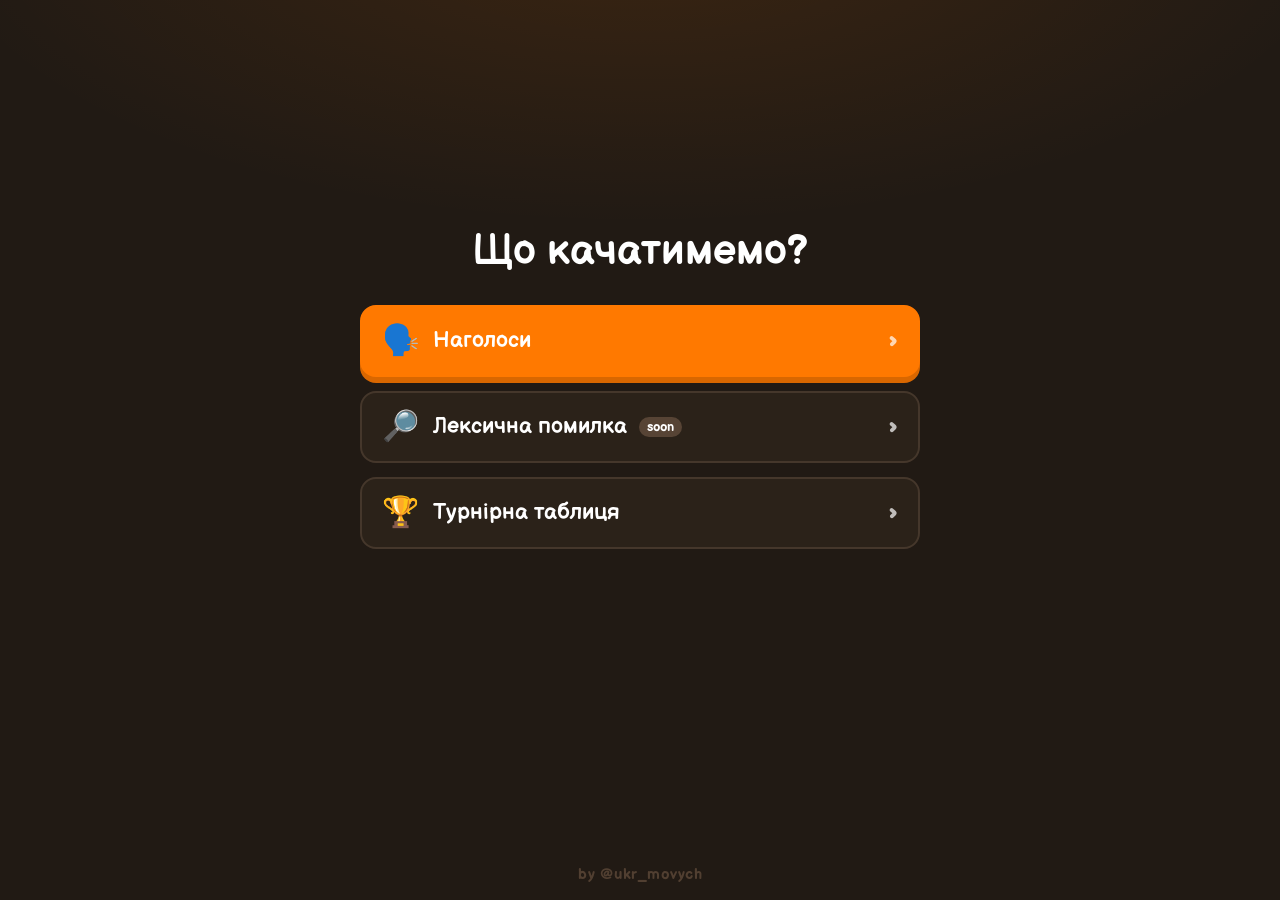
==== beta/index.html @ 878466b9 "Add experimental redesigned version at /beta/ - New look for menu, game, game-over and leaderboard s" ====
<!DOCTYPE html>
<html lang="uk">
<head>

<!-- Google tag (gtag.js) -->
<script async src="https://www.googletagmanager.com/gtag/js?id=G-82WP0WEX34"></script>
<script>
  window.dataLayer = window.dataLayer || [];
  function gtag(){dataLayer.push(arguments);}
  gtag('js', new Date());

  gtag('config', 'G-82WP0WEX34');
</script>

<meta charset="UTF-8">
<meta name="viewport" content="width=device-width, initial-scale=1.0, viewport-fit=cover">
<meta name="theme-color" content="#211a14">
<title>Мовні ігри</title>
<link rel="preload" href="fonts/balsamiq-sans-cyrillic-700-normal.woff2" as="font" type="font/woff2" crossorigin>
<link rel="stylesheet" href="style.css">
</head>
<body>

  <!-- Меню -->
  <main id="menu" class="screen">
    <h1 class="title">Що качатимемо?</h1>

    <div class="mode-list">
      <button id="btn-naholosy" class="mode-card mode-main">
        <span class="mode-icon" aria-hidden="true">🗣️</span>
        <span class="mode-text">
          <span class="mode-name">Наголоси</span>
          <span class="mode-best" data-best="naholosy"></span>
        </span>
        <span class="mode-arrow" aria-hidden="true">›</span>
      </button>

      <button id="btn-leksychna" class="mode-card">
        <span class="mode-icon" aria-hidden="true">🔎</span>
        <span class="mode-text">
          <span class="mode-name">Лексична помилка <span class="badge">soon</span></span>
          <span class="mode-best" data-best="leksychna"></span>
        </span>
        <span class="mode-arrow" aria-hidden="true">›</span>
      </button>

      <button id="btn-leaders" class="mode-card">
        <span class="mode-icon" aria-hidden="true">🏆</span>
        <span class="mode-text">
          <span class="mode-name">Турнірна таблиця</span>
        </span>
        <span class="mode-arrow" aria-hidden="true">›</span>
      </button>
    </div>
  </main>

  <!-- Гра -->
  <main id="game" class="screen" hidden>
    <header class="top-bar">
      <button id="btn-menu" class="icon-btn" aria-label="В меню">‹ Меню</button>
      <span id="lives" class="lives" aria-label="Життя"></span>
      <span id="score" class="score">0</span>
    </header>

    <div id="progress" class="progress" hidden>
      <div class="progress-track"><div id="progress-fill" class="progress-fill"></div></div>
    </div>

    <section class="card">
      <p id="question" class="question"></p>
      <div id="sentence" class="sentence" hidden></div>
      <div id="answers" class="answers"></div>
      <p id="feedback" class="feedback" aria-live="polite"></p>
    </section>

    <p id="hint" class="hint"></p>
  </main>

  <!-- Кінець гри -->
  <main id="over" class="screen" hidden>
    <section class="card over-card">
      <div class="over-emoji" aria-hidden="true">🏁</div>
      <h2>Гру закінчено!</h2>
      <p class="over-score"><span id="over-score">0</span></p>
      <p id="over-best" class="over-best"></p>

      <form id="submit-form" class="submit-form" hidden>
        <label for="player-name">Твоє ім'я для турнірної таблиці</label>
        <div class="submit-row">
          <input id="player-name" type="text" maxlength="20" autocomplete="nickname" placeholder="Наприклад, Оксана">
          <button type="submit" class="btn-primary btn-small">Зберегти</button>
        </div>
        <p id="submit-status" class="submit-status" aria-live="polite"></p>
      </form>

      <div class="over-actions">
        <button id="btn-again" class="btn-primary">Ще раз</button>
        <button id="btn-over-menu" class="btn-secondary">В меню</button>
      </div>
    </section>

    <section id="mistakes" class="card mistakes" hidden>
      <h3>Твої помилки</h3>
      <ul id="mistakes-list" class="mistakes-list"></ul>
    </section>
  </main>

  <!-- Турнірна таблиця -->
  <main id="leaders" class="screen" hidden>
    <header class="top-bar">
      <button id="btn-leaders-back" class="icon-btn" aria-label="В меню">‹ Меню</button>
      <h2 class="screen-title">Турнірна таблиця</h2>
    </header>

    <div class="tabs" role="tablist">
      <button class="tab active" data-game="naholosy" role="tab">Наголоси</button>
      <button class="tab" data-game="leksychna" role="tab">Лексична помилка</button>
    </div>

    <section class="card">
      <ol id="leaders-list" class="leaders-list"></ol>
      <p id="leaders-status" class="leaders-status"></p>
    </section>
  </main>

  <!-- Святкування -->
  <div id="celebrate" class="modal" hidden>
    <div class="modal-card">
      <div class="over-emoji" aria-hidden="true">🏆</div>
      <h2>Неймовірно!</h2>
      <p id="celebrate-text"></p>
      <button id="btn-continue" class="btn-primary">Грати далі</button>
    </div>
  </div>
  <div id="confetti" class="confetti" aria-hidden="true"></div>

  <footer class="brand">by @ukr_movych</footer>

  <script src="leaderboard-config.js"></script>
  <script src="script.js"></script>

</body>
</html>
---- beta/style.css ----
/* Шрифт з кирилицею (Comic Neue її не має, тому на телефонах був стандартний шрифт) */
@font-face {
  font-family: 'Balsamiq Sans';
  font-style: normal;
  font-weight: 400;
  font-display: swap;
  src: url(fonts/balsamiq-sans-cyrillic-400-normal.woff2) format('woff2');
  unicode-range: U+0301, U+0400-045F, U+0490-0491, U+04B0-04B1, U+2116;
}
@font-face {
  font-family: 'Balsamiq Sans';
  font-style: normal;
  font-weight: 700;
  font-display: swap;
  src: url(fonts/balsamiq-sans-cyrillic-700-normal.woff2) format('woff2');
  unicode-range: U+0301, U+0400-045F, U+0490-0491, U+04B0-04B1, U+2116;
}
@font-face {
  font-family: 'Balsamiq Sans';
  font-style: normal;
  font-weight: 400;
  font-display: swap;
  src: url(fonts/balsamiq-sans-latin-400-normal.woff2) format('woff2');
  unicode-range: U+0000-00FF, U+0131, U+0152-0153, U+02BB-02BC, U+02C6, U+02DA, U+02DC, U+0304, U+0308, U+0329, U+2000-206F, U+20AC, U+2122, U+2191, U+2193, U+2212, U+2215, U+FEFF, U+FFFD;
}
@font-face {
  font-family: 'Balsamiq Sans';
  font-style: normal;
  font-weight: 700;
  font-display: swap;
  src: url(fonts/balsamiq-sans-latin-700-normal.woff2) format('woff2');
  unicode-range: U+0000-00FF, U+0131, U+0152-0153, U+02BB-02BC, U+02C6, U+02DA, U+02DC, U+0304, U+0308, U+0329, U+2000-206F, U+20AC, U+2122, U+2191, U+2193, U+2212, U+2215, U+FEFF, U+FFFD;
}

:root {
  --bg: #211a14;
  --surface: #2b2219;
  --surface-2: #362a20;
  --line: #45372b;
  --brown: #574435;
  --orange: #FF7900;
  --orange-dark: #d96700;
  --green: #4CAF50;
  --red: #e0533d;
  --text: #ffffff;
  --muted: #b9a797;
  --radius: 16px;
  --font: 'Balsamiq Sans', 'Comic Sans MS', 'Comic Neue', system-ui, sans-serif;
}

*,
*::before,
*::after {
  box-sizing: border-box;
}

html {
  -webkit-text-size-adjust: 100%;
}

body {
  margin: 0;
  min-height: 100vh;
  min-height: 100dvh;
  display: flex;
  flex-direction: column;
  align-items: center;
  padding:
    max(16px, env(safe-area-inset-top))
    max(16px, env(safe-area-inset-right))
    max(16px, env(safe-area-inset-bottom))
    max(16px, env(safe-area-inset-left));
  background:
    radial-gradient(ellipse 80% 50% at 50% -10%, rgba(255, 121, 0, 0.12), transparent 70%),
    var(--bg);
  color: var(--text);
  font-family: var(--font);
  font-weight: 700;
  -webkit-tap-highlight-color: transparent;
}

[hidden] {
  display: none !important;
}

button {
  font: inherit;
  color: inherit;
  border: none;
  cursor: pointer;
  touch-action: manipulation;
  -webkit-user-select: none;
  user-select: none;
}

button:focus-visible {
  outline: 3px solid var(--orange);
  outline-offset: 3px;
}

.screen {
  width: 100%;
  max-width: 560px;
  flex: 1 0 auto;
  display: flex;
  flex-direction: column;
  animation: fade-in 0.25s ease-out;
}

/* ---------- Меню ---------- */

#menu {
  justify-content: center;
  padding-bottom: 8vh;
}

.title {
  margin: 0 0 28px;
  font-size: clamp(30px, 8vw, 42px);
  line-height: 1.15;
  text-align: center;
}

.mode-list {
  display: grid;
  gap: 14px;
}

.mode-card {
  display: flex;
  align-items: center;
  gap: 14px;
  width: 100%;
  padding: 18px 20px;
  text-align: left;
  background: var(--surface);
  border: 2px solid var(--line);
  border-radius: var(--radius);
  transition: transform 0.12s ease, border-color 0.15s ease, background-color 0.15s ease;
}

.mode-main {
  background: var(--orange);
  border-color: var(--orange);
  box-shadow: 0 6px 0 var(--orange-dark);
}

.mode-card:active {
  transform: translateY(3px);
}

.mode-main:active {
  box-shadow: 0 3px 0 var(--orange-dark);
}

.mode-icon {
  font-size: 30px;
  line-height: 1;
}

.mode-text {
  flex: 1;
  display: flex;
  flex-direction: column;
  gap: 4px;
}

.mode-name {
  font-size: 22px;
}

.mode-best {
  font-size: 15px;
  font-weight: 400;
  opacity: 0.8;
}

.mode-best:empty {
  display: none;
}

.mode-arrow {
  font-size: 32px;
  line-height: 1;
  opacity: 0.7;
}

.badge {
  display: inline-block;
  margin-left: 6px;
  padding: 2px 8px;
  border-radius: 999px;
  background: var(--brown);
  font-size: 13px;
  vertical-align: middle;
}

/* ---------- Верхня панель ---------- */

.top-bar {
  display: flex;
  align-items: center;
  gap: 12px;
  margin-bottom: 16px;
}

.icon-btn {
  padding: 8px 14px;
  border-radius: 999px;
  background: var(--brown);
  font-size: 15px;
}

.lives {
  flex: 1;
  text-align: center;
  font-size: 22px;
  letter-spacing: 2px;
}

.lives .heart {
  display: inline-block;
  transition: opacity 0.3s ease, filter 0.3s ease, transform 0.3s ease;
}

.lives .heart.lost {
  opacity: 0.25;
  filter: grayscale(1);
  transform: scale(0.8);
}

.lives.hit {
  animation: shake 0.4s ease;
}

.score {
  min-width: 56px;
  padding: 8px 14px;
  border-radius: 999px;
  background: var(--surface-2);
  text-align: center;
  font-size: 18px;
}

.score::before {
  content: '⭐ ';
}

.score.bump {
  animation: bump 0.3s ease;
}

/* ---------- Картка з питанням ---------- */

.card {
  padding: 24px 20px;
  background: var(--surface);
  border: 2px solid var(--line);
  border-radius: 22px;
}

.question {
  margin: 0 0 20px;
  text-align: center;
  font-size: 20px;
  color: var(--muted);
}

.answers {
  display: grid;
  gap: 12px;
}

/* Варіанти наголосу */
.answer {
  display: flex;
  flex-direction: column;
  align-items: center;
  justify-content: center;
  gap: 2px;
  width: 100%;
  min-height: 64px;
  padding: 14px 18px;
  background: var(--surface-2);
  border: 2px solid var(--line);
  border-radius: var(--radius);
  font-size: 28px;
  letter-spacing: 0.5px;
  box-shadow: 0 4px 0 var(--line);
  transition: transform 0.1s ease, box-shadow 0.1s ease, background-color 0.15s ease, border-color 0.15s ease;
}

.answer:active {
  transform: translateY(3px);
  box-shadow: 0 1px 0 var(--line);
}

.answer .stress {
  color: var(--orange);
}

.answer .note {
  font-size: 15px;
  font-weight: 400;
  color: var(--muted);
  letter-spacing: 0;
}

@media (hover: hover) {
  .answer:hover,
  .chip:hover,
  .ok-btn:hover {
    border-color: var(--orange);
  }

  .mode-card:not(.mode-main):hover {
    border-color: var(--orange);
  }
}

/* ---------- Лексична помилка ---------- */

.sentence {
  margin-bottom: 18px;
  line-height: 1.25;
  text-align: left;
}

.chip {
  display: inline-block;
  margin: 3px 1px;
  padding: 5px 7px;
  background: transparent;
  border: 2px solid transparent;
  border-radius: 10px;
  font-size: 20px;
  font-weight: 400;
  transition: background-color 0.15s ease, border-color 0.15s ease;
}

.ok-btn {
  width: 100%;
  min-height: 56px;
  padding: 12px 18px;
  background: var(--surface-2);
  border: 2px solid var(--line);
  border-radius: var(--radius);
  font-size: 20px;
  box-shadow: 0 4px 0 var(--line);
}

/* ---------- Стани відповідей ---------- */

.correct,
.answer.correct,
.ok-btn.correct {
  background-color: var(--green);
  border-color: var(--green);
  box-shadow: 0 4px 0 #3a8a3e;
}

.chip.correct {
  box-shadow: none;
}

.correct .stress,
.correct .note {
  color: #fff;
}

.wrong {
  background-color: var(--red);
  border-color: var(--red);
  box-shadow: 0 4px 0 #a63a2a;
  animation: shake 0.4s ease;
}

.chip.wrong {
  box-shadow: none;
}

.dim {
  opacity: 0.45;
}

.blink {
  animation: blink 0.5s linear infinite;
}

.strikethrough {
  text-decoration: line-through;
  text-decoration-thickness: 2px;
}

.feedback {
  min-height: 1.4em;
  margin: 16px 0 0;
  text-align: center;
  font-size: 17px;
  color: var(--muted);
}

.feedback.good {
  color: var(--green);
}

.feedback.bad {
  color: var(--red);
}

.hint {
  margin: 14px 0 0;
  text-align: center;
  font-size: 13px;
  font-weight: 400;
  color: var(--muted);
  opacity: 0.7;
}

@media (hover: none) {
  .hint {
    display: none;
  }
}

/* ---------- Кінець гри ---------- */

#over {
  justify-content: center;
  padding-bottom: 8vh;
}

.over-card {
  text-align: center;
}

.over-emoji {
  font-size: 48px;
}

.over-card h2 {
  margin: 8px 0 4px;
  font-size: 28px;
}

.over-score {
  margin: 8px 0;
  font-size: 64px;
  line-height: 1;
  color: var(--orange);
}

.over-best {
  margin: 0 0 24px;
  color: var(--muted);
}

.over-actions {
  display: grid;
  gap: 12px;
}

.btn-primary,
.btn-secondary {
  width: 100%;
  padding: 16px;
  border-radius: var(--radius);
  font-size: 20px;
  transition: transform 0.1s ease, box-shadow 0.1s ease;
}

.btn-primary {
  background: var(--orange);
  box-shadow: 0 5px 0 var(--orange-dark);
}

.btn-primary:active {
  transform: translateY(3px);
  box-shadow: 0 2px 0 var(--orange-dark);
}

.btn-secondary {
  background: var(--brown);
}

/* ---------- Підпис ---------- */

.brand {
  margin-top: 32px;
  color: var(--brown);
  font-size: 15px;
  letter-spacing: 0.5px;
  opacity: 0.9;
}

/* ---------- Анімації ---------- */

@keyframes blink {
  50% { background-color: #e6c200; border-color: #e6c200; }
}

@keyframes shake {
  0%, 100% { transform: translateX(0); }
  25% { transform: translateX(-6px); }
  75% { transform: translateX(6px); }
}

@keyframes bump {
  50% { transform: scale(1.15); }
}

@keyframes fade-in {
  from { opacity: 0; transform: translateY(6px); }
  to { opacity: 1; transform: none; }
}

@media (prefers-reduced-motion: reduce) {
  *,
  *::before,
  *::after {
    animation-duration: 0.01ms !important;
    animation-iteration-count: 1 !important;
    transition-duration: 0.01ms !important;
  }
}

/* Маленькі телефони */
@media (max-width: 360px) {
  .answer {
    font-size: 24px;
  }

  .chip {
    font-size: 18px;
  }
}

/* ---------- Прогрес (Наголоси) ---------- */

.progress {
  margin: -4px 0 16px;
}

.progress-track {
  height: 10px;
  border-radius: 999px;
  background: var(--surface-2);
  overflow: hidden;
}

.progress-fill {
  width: 0;
  height: 100%;
  border-radius: inherit;
  background: linear-gradient(90deg, var(--orange-dark), var(--orange));
  transition: width 0.4s ease;
}

.progress.done .progress-fill {
  background: linear-gradient(90deg, #3a8a3e, var(--green));
}

/* ---------- Помилки після гри ---------- */

.mistakes {
  margin-top: 16px;
}

.mistakes h3 {
  margin: 0 0 12px;
  font-size: 20px;
  text-align: center;
}

.mistakes-list {
  margin: 0;
  padding: 0;
  list-style: none;
  display: grid;
  gap: 10px;
}

.mistakes-list li {
  display: flex;
  flex-wrap: wrap;
  align-items: baseline;
  justify-content: center;
  gap: 6px 12px;
  padding: 12px;
  border-radius: 12px;
  background: var(--surface-2);
  font-size: 22px;
}

.mistakes-list .was {
  color: var(--red);
  text-decoration: line-through;
  font-size: 18px;
}

.mistakes-list .arrow {
  color: var(--muted);
  font-size: 18px;
}

.mistakes-list .right .stress {
  color: var(--green);
}

.mistakes-list .note {
  margin-left: 6px;
  font-size: 14px;
  font-weight: 400;
  color: var(--muted);
}

.mistakes-list .sentence-mistake {
  display: block;
  width: 100%;
  font-size: 16px;
  font-weight: 400;
  line-height: 1.4;
  text-align: left;
}

.mistakes-list .sentence-mistake mark {
  padding: 0 3px;
  border-radius: 4px;
  background: var(--green);
  color: #fff;
}

/* ---------- Форма для таблиці ---------- */

.submit-form {
  margin: 0 0 20px;
  text-align: left;
}

.submit-form label {
  display: block;
  margin-bottom: 8px;
  font-size: 15px;
  color: var(--muted);
}

.submit-row {
  display: flex;
  gap: 8px;
}

.submit-row input {
  flex: 1;
  min-width: 0;
  padding: 12px 14px;
  border: 2px solid var(--line);
  border-radius: 12px;
  background: var(--bg);
  color: var(--text);
  font: inherit;
  font-size: 18px;
}

.submit-row input:focus {
  outline: none;
  border-color: var(--orange);
}

.btn-small {
  width: auto;
  padding: 12px 16px;
  font-size: 17px;
}

.submit-status {
  min-height: 1.2em;
  margin: 8px 0 0;
  font-size: 15px;
  font-weight: 400;
  color: var(--muted);
}

.submit-status.good {
  color: var(--green);
}

.submit-status.bad {
  color: var(--red);
}

/* ---------- Турнірна таблиця ---------- */

.screen-title {
  flex: 1;
  margin: 0;
  font-size: 22px;
  text-align: center;
  padding-right: 70px;
}

.tabs {
  display: grid;
  grid-template-columns: 1fr 1fr;
  gap: 6px;
  margin-bottom: 14px;
  padding: 5px;
  border-radius: 14px;
  background: var(--surface);
}

.tab {
  padding: 10px 6px;
  border-radius: 10px;
  background: transparent;
  font-size: 15px;
  color: var(--muted);
}

.tab.active {
  background: var(--orange);
  color: #fff;
}

.leaders-list {
  margin: 0;
  padding: 0;
  list-style: none;
  counter-reset: place;
}

.leaders-list li {
  counter-increment: place;
  display: flex;
  align-items: center;
  gap: 12px;
  padding: 10px 4px;
  border-bottom: 1px solid var(--line);
  font-size: 18px;
}

.leaders-list li:last-child {
  border-bottom: none;
}

.leaders-list li::before {
  content: counter(place);
  min-width: 32px;
  height: 32px;
  display: grid;
  place-items: center;
  border-radius: 50%;
  background: var(--surface-2);
  font-size: 15px;
}

.leaders-list li:nth-child(1)::before { background: #d4a017; }
.leaders-list li:nth-child(2)::before { background: #8d8d8d; }
.leaders-list li:nth-child(3)::before { background: #a0522d; }

.leaders-list .name {
  flex: 1;
  min-width: 0;
  overflow: hidden;
  text-overflow: ellipsis;
  white-space: nowrap;
}

.leaders-list .points {
  color: var(--orange);
}

.leaders-list li.me {
  background: rgba(255, 121, 0, 0.1);
  border-radius: 10px;
}

.leaders-status {
  margin: 8px 0 0;
  text-align: center;
  font-weight: 400;
  color: var(--muted);
}

.leaders-status:empty {
  display: none;
}

/* ---------- Святкування ---------- */

.modal {
  position: fixed;
  inset: 0;
  z-index: 20;
  display: grid;
  place-items: center;
  padding: 16px;
  background: rgba(20, 15, 11, 0.75);
  animation: fade-in 0.25s ease-out;
}

.modal-card {
  width: 100%;
  max-width: 400px;
  padding: 28px 22px;
  border: 2px solid var(--orange);
  border-radius: 22px;
  background: var(--surface);
  text-align: center;
  animation: pop 0.4s ease-out;
}

.modal-card h2 {
  margin: 8px 0;
  font-size: 30px;
}

.modal-card p {
  margin: 0 0 22px;
  font-size: 18px;
  line-height: 1.4;
  color: var(--muted);
}

.confetti {
  position: fixed;
  inset: 0;
  z-index: 30;
  overflow: hidden;
  pointer-events: none;
}

.confetti i {
  position: absolute;
  top: -20px;
  width: 10px;
  height: 14px;
  border-radius: 2px;
  animation: fall linear forwards;
}

@keyframes fall {
  to { transform: translate3d(var(--dx), 110vh, 0) rotate(var(--rot)); }
}

@keyframes pop {
  from { transform: scale(0.8); opacity: 0; }
  to { transform: scale(1); opacity: 1; }
}
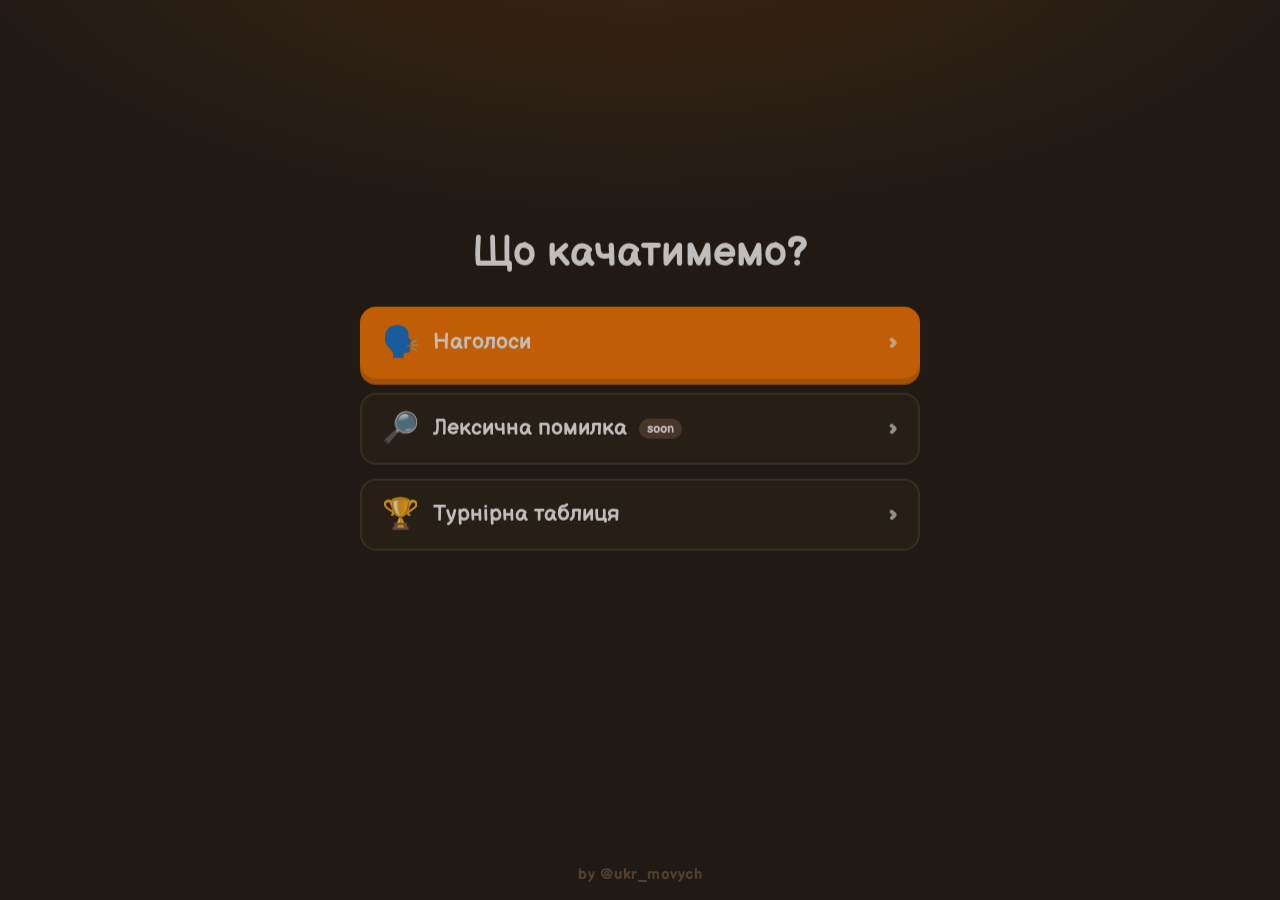
==== commit 0d86c2a7: "Make the redesigned version the main game Move everything from /beta/ to the site root. /beta/ now r" ====
--- a/beta/index.html
+++ b/beta/index.html
@@ -1,143 +1,12 @@
 <!DOCTYPE html>
 <html lang="uk">
 <head>
-
-<!-- Google tag (gtag.js) -->
-<script async src="https://www.googletagmanager.com/gtag/js?id=G-82WP0WEX34"></script>
-<script>
-  window.dataLayer = window.dataLayer || [];
-  function gtag(){dataLayer.push(arguments);}
-  gtag('js', new Date());
-
-  gtag('config', 'G-82WP0WEX34');
-</script>
-
 <meta charset="UTF-8">
-<meta name="viewport" content="width=device-width, initial-scale=1.0, viewport-fit=cover">
-<meta name="theme-color" content="#211a14">
+<meta http-equiv="refresh" content="0; url=../">
 <title>Мовні ігри</title>
-<link rel="preload" href="fonts/balsamiq-sans-cyrillic-700-normal.woff2" as="font" type="font/woff2" crossorigin>
-<link rel="stylesheet" href="style.css">
+<link rel="canonical" href="../">
 </head>
 <body>
-
-  <!-- Меню -->
-  <main id="menu" class="screen">
-    <h1 class="title">Що качатимемо?</h1>
-
-    <div class="mode-list">
-      <button id="btn-naholosy" class="mode-card mode-main">
-        <span class="mode-icon" aria-hidden="true">🗣️</span>
-        <span class="mode-text">
-          <span class="mode-name">Наголоси</span>
-          <span class="mode-best" data-best="naholosy"></span>
-        </span>
-        <span class="mode-arrow" aria-hidden="true">›</span>
-      </button>
-
-      <button id="btn-leksychna" class="mode-card">
-        <span class="mode-icon" aria-hidden="true">🔎</span>
-        <span class="mode-text">
-          <span class="mode-name">Лексична помилка <span class="badge">soon</span></span>
-          <span class="mode-best" data-best="leksychna"></span>
-        </span>
-        <span class="mode-arrow" aria-hidden="true">›</span>
-      </button>
-
-      <button id="btn-leaders" class="mode-card">
-        <span class="mode-icon" aria-hidden="true">🏆</span>
-        <span class="mode-text">
-          <span class="mode-name">Турнірна таблиця</span>
-        </span>
-        <span class="mode-arrow" aria-hidden="true">›</span>
-      </button>
-    </div>
-  </main>
-
-  <!-- Гра -->
-  <main id="game" class="screen" hidden>
-    <header class="top-bar">
-      <button id="btn-menu" class="icon-btn" aria-label="В меню">‹ Меню</button>
-      <span id="lives" class="lives" aria-label="Життя"></span>
-      <span id="score" class="score">0</span>
-    </header>
-
-    <div id="progress" class="progress" hidden>
-      <div class="progress-track"><div id="progress-fill" class="progress-fill"></div></div>
-    </div>
-
-    <section class="card">
-      <p id="question" class="question"></p>
-      <div id="sentence" class="sentence" hidden></div>
-      <div id="answers" class="answers"></div>
-      <p id="feedback" class="feedback" aria-live="polite"></p>
-    </section>
-
-    <p id="hint" class="hint"></p>
-  </main>
-
-  <!-- Кінець гри -->
-  <main id="over" class="screen" hidden>
-    <section class="card over-card">
-      <div class="over-emoji" aria-hidden="true">🏁</div>
-      <h2>Гру закінчено!</h2>
-      <p class="over-score"><span id="over-score">0</span></p>
-      <p id="over-best" class="over-best"></p>
-
-      <form id="submit-form" class="submit-form" hidden>
-        <label for="player-name">Твоє ім'я для турнірної таблиці</label>
-        <div class="submit-row">
-          <input id="player-name" type="text" maxlength="20" autocomplete="nickname" placeholder="Наприклад, Оксана">
-          <button type="submit" class="btn-primary btn-small">Зберегти</button>
-        </div>
-        <p id="submit-status" class="submit-status" aria-live="polite"></p>
-      </form>
-
-      <div class="over-actions">
-        <button id="btn-again" class="btn-primary">Ще раз</button>
-        <button id="btn-over-menu" class="btn-secondary">В меню</button>
-      </div>
-    </section>
-
-    <section id="mistakes" class="card mistakes" hidden>
-      <h3>Твої помилки</h3>
-      <ul id="mistakes-list" class="mistakes-list"></ul>
-    </section>
-  </main>
-
-  <!-- Турнірна таблиця -->
-  <main id="leaders" class="screen" hidden>
-    <header class="top-bar">
-      <button id="btn-leaders-back" class="icon-btn" aria-label="В меню">‹ Меню</button>
-      <h2 class="screen-title">Турнірна таблиця</h2>
-    </header>
-
-    <div class="tabs" role="tablist">
-      <button class="tab active" data-game="naholosy" role="tab">Наголоси</button>
-      <button class="tab" data-game="leksychna" role="tab">Лексична помилка</button>
-    </div>
-
-    <section class="card">
-      <ol id="leaders-list" class="leaders-list"></ol>
-      <p id="leaders-status" class="leaders-status"></p>
-    </section>
-  </main>
-
-  <!-- Святкування -->
-  <div id="celebrate" class="modal" hidden>
-    <div class="modal-card">
-      <div class="over-emoji" aria-hidden="true">🏆</div>
-      <h2>Неймовірно!</h2>
-      <p id="celebrate-text"></p>
-      <button id="btn-continue" class="btn-primary">Грати далі</button>
-    </div>
-  </div>
-  <div id="confetti" class="confetti" aria-hidden="true"></div>
-
-  <footer class="brand">by @ukr_movych</footer>
-
-  <script src="leaderboard-config.js"></script>
-  <script src="script.js"></script>
-
+<p>Нова версія тепер на головній сторінці: <a href="../">перейти</a>.</p>
 </body>
 </html>
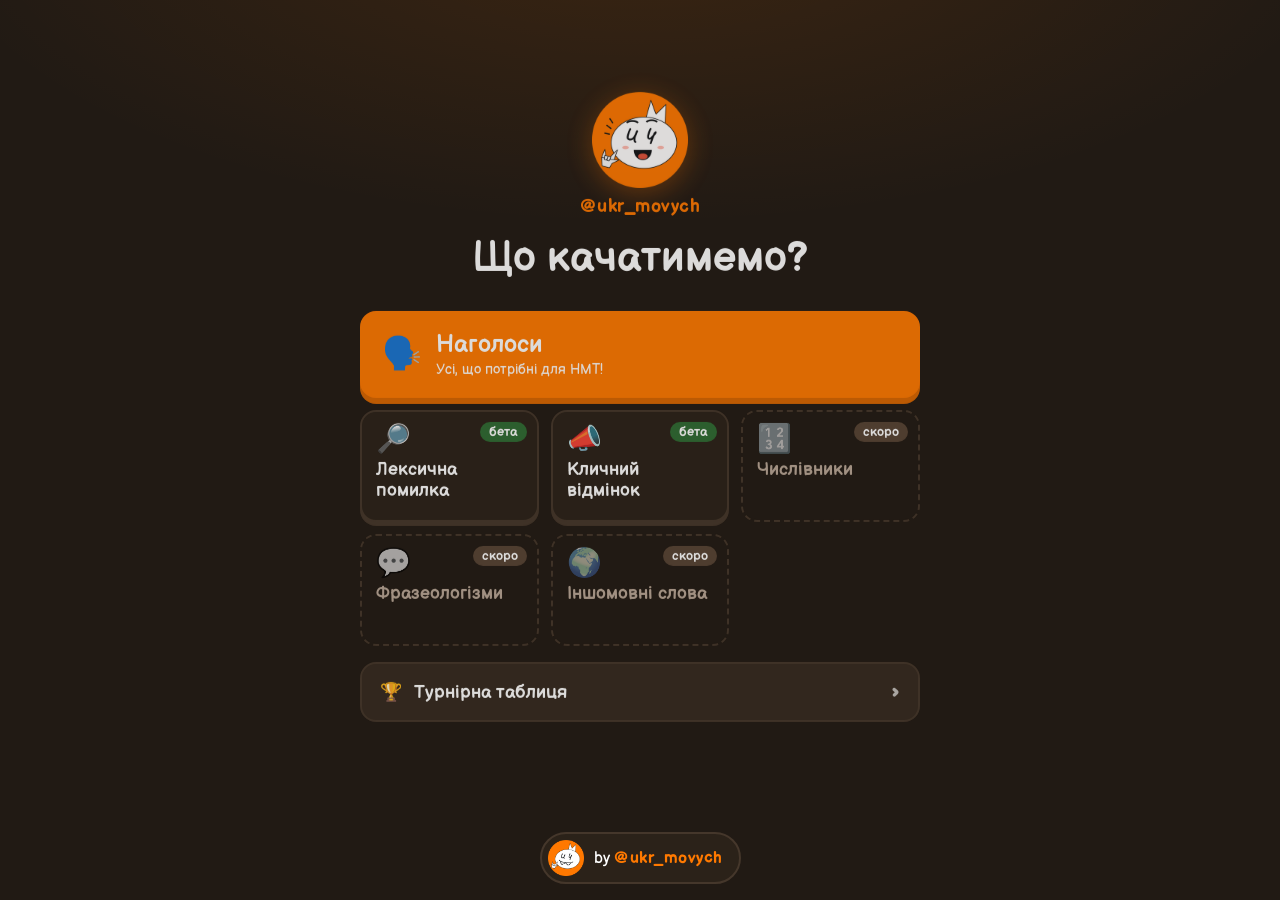
==== commit a39dc929: "Beta: «Кличний відмінок» trainer (240 forms of address) - New game behind the beta flag (…/?beta or " ====
--- a/beta/index.html
+++ b/beta/index.html
@@ -2,11 +2,11 @@
 <html lang="uk">
 <head>
 <meta charset="UTF-8">
-<meta http-equiv="refresh" content="0; url=../">
-<title>Мовні ігри</title>
-<link rel="canonical" href="../">
+<meta http-equiv="refresh" content="0; url=../?beta">
+<title>Мовні ігри — бета</title>
+<meta name="robots" content="noindex">
 </head>
 <body>
-<p>Нова версія тепер на головній сторінці: <a href="../">перейти</a>.</p>
+<p>Бета-версія: <a href="../?beta">перейти</a>.</p>
 </body>
 </html>
